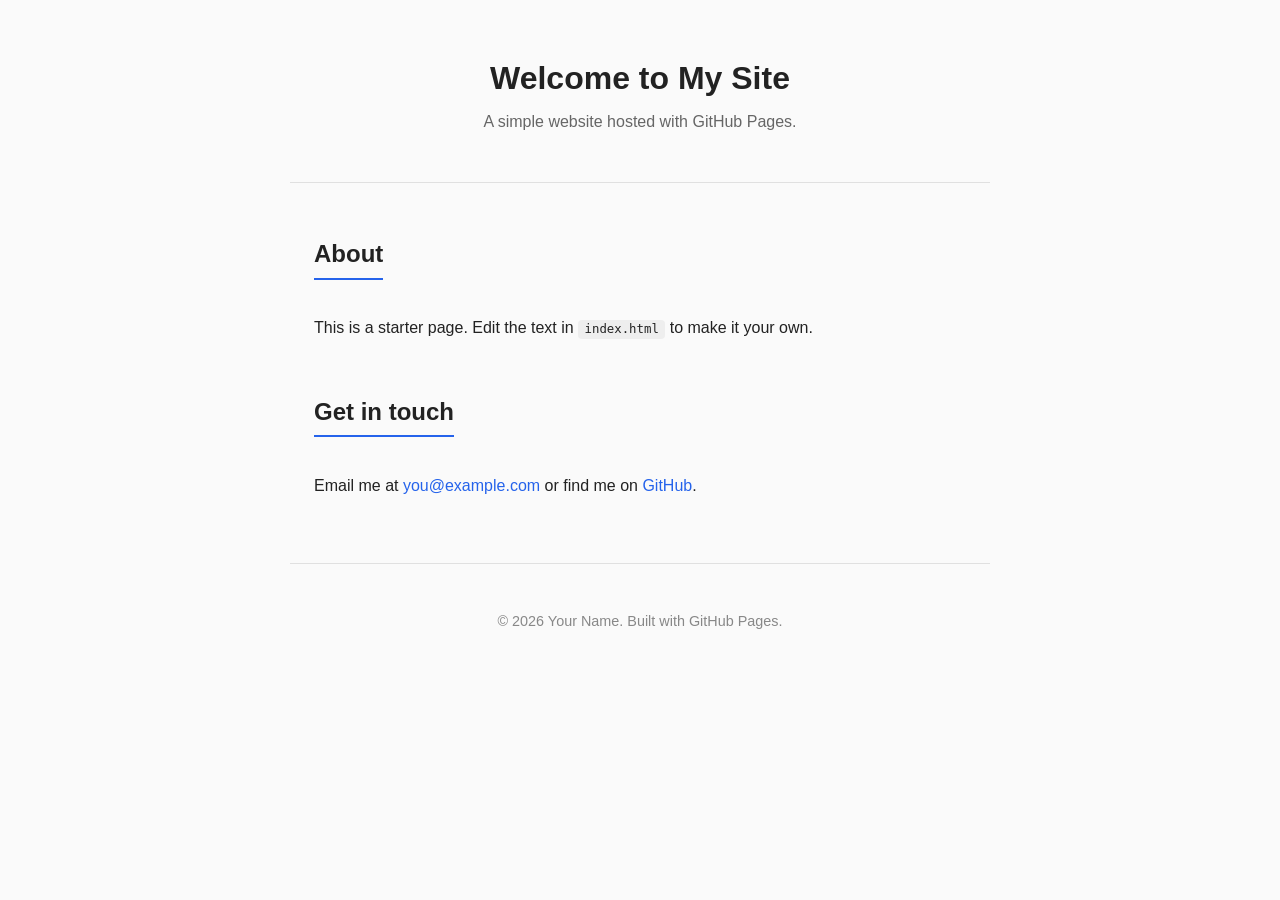
==== index.html @ d5293f97 "Add files via upload" ====
<!DOCTYPE html>
<html lang="en">
<head>
  <meta charset="UTF-8">
  <meta name="viewport" content="width=device-width, initial-scale=1.0">
  <title>My GitHub Pages Site</title>
  <link rel="stylesheet" href="style.css">
</head>
<body>

  <header>
    <h1>Welcome to My Site</h1>
    <p>A simple website hosted with GitHub Pages.</p>
  </header>

  <main>
    <section>
      <h2>About</h2>
      <p>
        This is a starter page. Edit the text in <code>index.html</code>
        to make it your own.
      </p>
    </section>

    <section>
      <h2>Get in touch</h2>
      <p>
        Email me at <a href="mailto:you@example.com">you@example.com</a>
        or find me on <a href="https://github.com/" target="_blank" rel="noopener">GitHub</a>.
      </p>
    </section>
  </main>

  <footer>
    <p>&copy; 2026 Your Name. Built with GitHub Pages.</p>
  </footer>

</body>
</html>
---- style.css ----
/* ----- Basic reset ----- */
* {
  box-sizing: border-box;
}

body {
  margin: 0;
  font-family: -apple-system, BlinkMacSystemFont, "Segoe UI", Roboto, Helvetica, Arial, sans-serif;
  line-height: 1.6;
  color: #222;
  background-color: #fafafa;
}

/* ----- Layout ----- */
header,
main,
footer {
  max-width: 700px;
  margin: 0 auto;
  padding: 2rem 1.5rem;
}

header {
  text-align: center;
  border-bottom: 1px solid #e0e0e0;
}

header h1 {
  margin-bottom: 0.25rem;
}

header p {
  color: #666;
  margin-top: 0;
}

section {
  margin-bottom: 2rem;
}

section h2 {
  border-bottom: 2px solid #2563eb;
  display: inline-block;
  padding-bottom: 0.25rem;
}

/* ----- Links ----- */
a {
  color: #2563eb;
  text-decoration: none;
}

a:hover,
a:focus {
  text-decoration: underline;
}

/* ----- Footer ----- */
footer {
  text-align: center;
  color: #888;
  font-size: 0.9rem;
  border-top: 1px solid #e0e0e0;
}

code {
  background: #eee;
  padding: 0.15rem 0.4rem;
  border-radius: 4px;
  font-size: 0.95em;
}
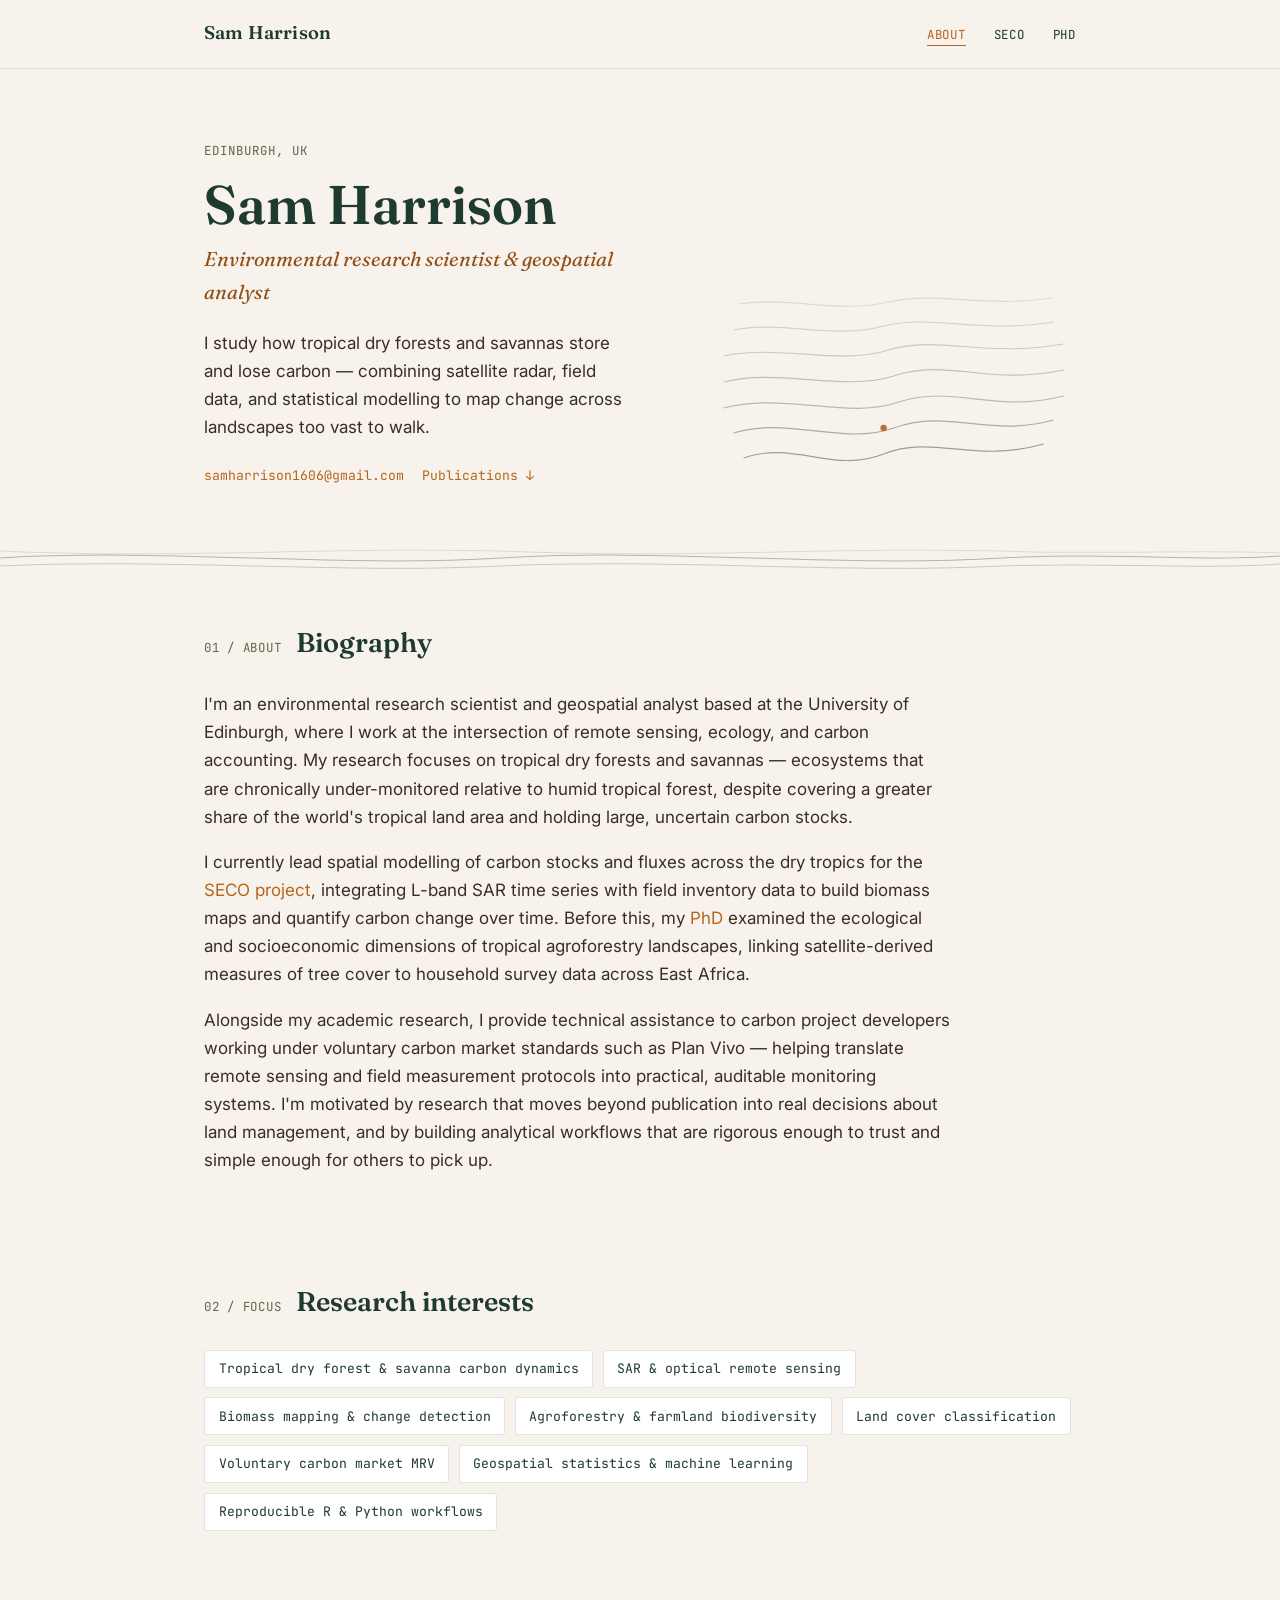
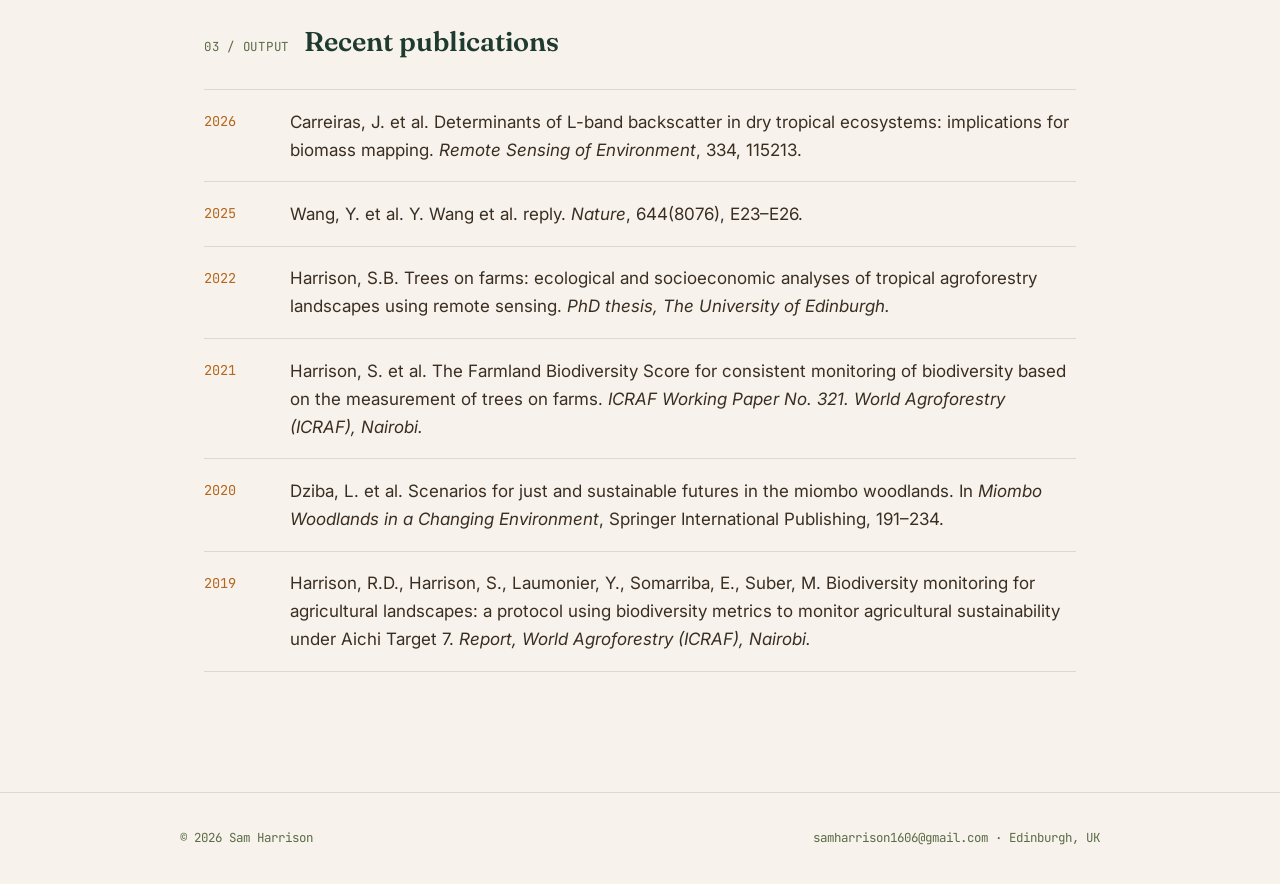
==== commit b6fec44f: "Add files via upload" ====
--- a/index.html
+++ b/index.html
@@ -1,39 +1,184 @@
 <!DOCTYPE html>
 <html lang="en">
 <head>
-  <meta charset="UTF-8">
-  <meta name="viewport" content="width=device-width, initial-scale=1.0">
-  <title>My GitHub Pages Site</title>
-  <link rel="stylesheet" href="style.css">
+<meta charset="UTF-8">
+<meta name="viewport" content="width=device-width, initial-scale=1.0">
+<title>Sam Harrison — Environmental Research Scientist</title>
+<meta name="description" content="Sam Harrison is a research scientist working on remote sensing of carbon and biodiversity in tropical forest and agricultural landscapes.">
+<link rel="preconnect" href="https://fonts.googleapis.com">
+<link rel="preconnect" href="https://fonts.gstatic.com" crossorigin>
+<link href="https://fonts.googleapis.com/css2?family=Fraunces:ital,opsz,wght@0,9..144,400;0,9..144,600;1,9..144,400&family=Inter:wght@400;500;600&family=JetBrains+Mono:wght@400;500&display=swap" rel="stylesheet">
+<link rel="stylesheet" href="style.css">
 </head>
 <body>
 
-  <header>
-    <h1>Welcome to My Site</h1>
-    <p>A simple website hosted with GitHub Pages.</p>
-  </header>
+<nav class="site-nav">
+  <div class="site-nav-inner">
+    <a href="index.html" class="brand">Sam Harrison</a>
+    <ul>
+      <li><a href="index.html" aria-current="page">About</a></li>
+      <li><a href="seco.html">SECO</a></li>
+      <li><a href="phd.html">PhD</a></li>
+    </ul>
+  </div>
+</nav>
 
-  <main>
-    <section>
-      <h2>About</h2>
-      <p>
-        This is a starter page. Edit the text in <code>index.html</code>
-        to make it your own.
-      </p>
-    </section>
+<header class="hero">
+  <div class="hero-text">
+    <p class="eyebrow">Edinburgh, UK</p>
+    <h1>Sam Harrison</h1>
+    <p class="role">Environmental research scientist &amp; geospatial analyst</p>
+    <p class="lede">
+      I study how tropical dry forests and savannas store and lose carbon —
+      combining satellite radar, field data, and statistical modelling to map
+      change across landscapes too vast to walk.
+    </p>
+    <div class="hero-links">
+      <a href="mailto:samharrison1606@gmail.com">samharrison1606@gmail.com</a>
+      <a href="#publications">Publications ↓</a>
+    </div>
+  </div>
+  <div class="hero-art" aria-hidden="true">
+    <svg viewBox="0 0 320 230" xmlns="http://www.w3.org/2000/svg">
+      <!-- layered contour bands suggesting biomass/elevation density -->
+      <g fill="none" stroke="#5C6B47">
+        <path d="M10,200 C60,182 100,216 150,196 C200,176 240,206 310,186" stroke-width="1.2" opacity="0.6"/>
+        <path d="M0,175 C55,158 110,188 160,170 C215,150 255,180 320,162" stroke-width="1.2" opacity="0.5"/>
+        <path d="M-10,150 C50,134 115,162 165,144 C220,126 260,156 330,138" stroke-width="1.2" opacity="0.42"/>
+        <path d="M-10,124 C45,110 110,134 160,118 C215,100 255,128 330,112" stroke-width="1.2" opacity="0.36"/>
+        <path d="M-10,98 C45,86 105,108 155,92 C205,77 250,100 330,86" stroke-width="1.2" opacity="0.3"/>
+        <path d="M0,72 C50,62 100,82 150,68 C200,56 245,76 320,64" stroke-width="1.2" opacity="0.24"/>
+        <path d="M5,46 C55,38 105,56 155,44 C205,33 248,50 318,40" stroke-width="1.2" opacity="0.18"/>
+      </g>
+      <circle cx="150" cy="170" r="3.2" fill="#B5651D" opacity="0.9"/>
+    </svg>
+  </div>
+</header>
 
-    <section>
-      <h2>Get in touch</h2>
-      <p>
-        Email me at <a href="mailto:you@example.com">you@example.com</a>
-        or find me on <a href="https://github.com/" target="_blank" rel="noopener">GitHub</a>.
-      </p>
-    </section>
-  </main>
+<svg class="contour-divider" viewBox="0 0 920 28" preserveAspectRatio="none" aria-hidden="true">
+  <path d="M0,14 C120,4 240,24 360,14 C480,4 600,24 720,14 C800,8 860,18 920,12"/>
+  <path d="M0,18 C120,10 240,26 360,18 C480,10 600,26 720,18 C800,14 860,22 920,16" transform="translate(0,4)"/>
+  <path d="M0,10 C120,18 240,6 360,10 C480,18 600,6 720,10 C800,14 860,8 920,12" transform="translate(0,-3)"/>
+</svg>
 
-  <footer>
-    <p>&copy; 2026 Your Name. Built with GitHub Pages.</p>
-  </footer>
+<main>
+
+  <section class="block bio" id="about">
+    <div class="section-head">
+      <span class="tag">01 / About</span>
+      <h2>Biography</h2>
+    </div>
+    <p>
+      I'm an environmental research scientist and geospatial analyst based at the
+      University of Edinburgh, where I work at the intersection of remote sensing,
+      ecology, and carbon accounting. My research focuses on tropical dry forests
+      and savannas — ecosystems that are chronically under-monitored relative to
+      humid tropical forest, despite covering a greater share of the world's
+      tropical land area and holding large, uncertain carbon stocks.
+    </p>
+    <p>
+      I currently lead spatial modelling of carbon stocks and fluxes across the
+      dry tropics for the <a href="seco.html">SECO project</a>, integrating
+      L-band SAR time series with field inventory data to build biomass maps and
+      quantify carbon change over time. Before this, my <a href="phd.html">PhD</a>
+      examined the ecological and socioeconomic dimensions of tropical agroforestry
+      landscapes, linking satellite-derived measures of tree cover to household
+      survey data across East Africa.
+    </p>
+    <p>
+      Alongside my academic research, I provide technical assistance to carbon
+      project developers working under voluntary carbon market standards such as
+      Plan Vivo — helping translate remote sensing and field measurement protocols
+      into practical, auditable monitoring systems. I'm motivated by research that
+      moves beyond publication into real decisions about land management, and by
+      building analytical workflows that are rigorous enough to trust and simple
+      enough for others to pick up.
+    </p>
+  </section>
+
+  <section class="block" id="interests">
+    <div class="section-head">
+      <span class="tag">02 / Focus</span>
+      <h2>Research interests</h2>
+    </div>
+    <ul class="interest-list">
+      <li>Tropical dry forest &amp; savanna carbon dynamics</li>
+      <li>SAR &amp; optical remote sensing</li>
+      <li>Biomass mapping &amp; change detection</li>
+      <li>Agroforestry &amp; farmland biodiversity</li>
+      <li>Land cover classification</li>
+      <li>Voluntary carbon market MRV</li>
+      <li>Geospatial statistics &amp; machine learning</li>
+      <li>Reproducible R &amp; Python workflows</li>
+    </ul>
+  </section>
+
+  <section class="block" id="publications">
+    <div class="section-head">
+      <span class="tag">03 / Output</span>
+      <h2>Recent publications</h2>
+    </div>
+    <ul class="pub-list">
+      <li>
+        <span class="pub-year">2026</span>
+        <div class="pub-entry">
+          <p>Carreiras, J. et al. Determinants of L-band backscatter in dry
+            tropical ecosystems: implications for biomass mapping.
+            <span class="pub-venue">Remote Sensing of Environment</span>, 334, 115213.</p>
+        </div>
+      </li>
+      <li>
+        <span class="pub-year">2025</span>
+        <div class="pub-entry">
+          <p>Wang, Y. et al. Y. Wang et al. reply.
+            <span class="pub-venue">Nature</span>, 644(8076), E23–E26.</p>
+        </div>
+      </li>
+      <li>
+        <span class="pub-year">2022</span>
+        <div class="pub-entry">
+          <p>Harrison, S.B. Trees on farms: ecological and socioeconomic analyses
+            of tropical agroforestry landscapes using remote sensing.
+            <span class="pub-venue">PhD thesis, The University of Edinburgh.</span></p>
+        </div>
+      </li>
+      <li>
+        <span class="pub-year">2021</span>
+        <div class="pub-entry">
+          <p>Harrison, S. et al. The Farmland Biodiversity Score for consistent
+            monitoring of biodiversity based on the measurement of trees on farms.
+            <span class="pub-venue">ICRAF Working Paper No. 321. World Agroforestry (ICRAF), Nairobi.</span></p>
+        </div>
+      </li>
+      <li>
+        <span class="pub-year">2020</span>
+        <div class="pub-entry">
+          <p>Dziba, L. et al. Scenarios for just and sustainable futures in the
+            miombo woodlands. In
+            <span class="pub-venue">Miombo Woodlands in a Changing Environment</span>,
+            Springer International Publishing, 191–234.</p>
+        </div>
+      </li>
+      <li>
+        <span class="pub-year">2019</span>
+        <div class="pub-entry">
+          <p>Harrison, R.D., Harrison, S., Laumonier, Y., Somarriba, E., Suber, M.
+            Biodiversity monitoring for agricultural landscapes: a protocol using
+            biodiversity metrics to monitor agricultural sustainability under Aichi
+            Target 7. <span class="pub-venue">Report, World Agroforestry (ICRAF), Nairobi.</span></p>
+        </div>
+      </li>
+    </ul>
+  </section>
+
+</main>
+
+<footer>
+  <div class="footer-inner">
+    <span>© 2026 Sam Harrison</span>
+    <span><a href="mailto:samharrison1606@gmail.com">samharrison1606@gmail.com</a> · Edinburgh, UK</span>
+  </div>
+</footer>
 
 </body>
 </html>
--- a/style.css
+++ b/style.css
@@ -1,71 +1,415 @@
-/* ----- Basic reset ----- */
-* {
-  box-sizing: border-box;
+/* =========================================================
+   Sam Harrison — research site
+   Design tokens
+   ========================================================= */
+:root {
+  --cream:      #F7F3EC;
+  --paper:      #FFFFFF;
+  --forest:     #1F3A2E;
+  --forest-70:  #1F3A2Eb3;
+  --clay:       #B5651D;
+  --clay-dark:  #8F4F16;
+  --moss:       #5C6B47;
+  --bark:       #3A2E22;
+  --line:       #1F3A2E22;
+
+  --font-display: "Fraunces", "Georgia", serif;
+  --font-body: "Inter", -apple-system, BlinkMacSystemFont, "Segoe UI", sans-serif;
+  --font-mono: "JetBrains Mono", ui-monospace, monospace;
+
+  --max-w: 920px;
+  --radius: 3px;
+}
+
+* { box-sizing: border-box; }
+
+html {
+  scroll-behavior: smooth;
+}
+
+@media (prefers-reduced-motion: reduce) {
+  html { scroll-behavior: auto; }
+  * { animation-duration: 0.01ms !important; transition-duration: 0.01ms !important; }
 }
 
 body {
   margin: 0;
-  font-family: -apple-system, BlinkMacSystemFont, "Segoe UI", Roboto, Helvetica, Arial, sans-serif;
-  line-height: 1.6;
-  color: #222;
-  background-color: #fafafa;
-}
-
-/* ----- Layout ----- */
-header,
-main,
+  background: var(--cream);
+  color: var(--forest);
+  font-family: var(--font-body);
+  font-size: 17px;
+  line-height: 1.65;
+  -webkit-font-smoothing: antialiased;
+}
+
+a {
+  color: var(--clay);
+  text-decoration: none;
+  border-bottom: 1px solid transparent;
+  transition: border-color 0.15s ease, color 0.15s ease;
+}
+a:hover { border-color: var(--clay); }
+a:focus-visible {
+  outline: 2px solid var(--clay);
+  outline-offset: 3px;
+  border-radius: 2px;
+}
+
+img { max-width: 100%; display: block; }
+
+/* =========================================================
+   Nav
+   ========================================================= */
+.site-nav {
+  position: sticky;
+  top: 0;
+  z-index: 20;
+  background: var(--cream);
+  border-bottom: 1px solid var(--line);
+}
+
+.site-nav-inner {
+  max-width: var(--max-w);
+  margin: 0 auto;
+  padding: 1.1rem 1.5rem;
+  display: flex;
+  align-items: baseline;
+  justify-content: space-between;
+  gap: 1.5rem;
+}
+
+.site-nav .brand {
+  font-family: var(--font-display);
+  font-weight: 600;
+  font-size: 1.15rem;
+  color: var(--forest);
+  border-bottom: none;
+  letter-spacing: 0.01em;
+}
+.site-nav .brand:hover { color: var(--clay); border-bottom: none; }
+
+.site-nav ul {
+  display: flex;
+  gap: 1.75rem;
+  list-style: none;
+  margin: 0;
+  padding: 0;
+  font-family: var(--font-mono);
+  font-size: 0.78rem;
+  letter-spacing: 0.06em;
+  text-transform: uppercase;
+}
+
+.site-nav a {
+  color: var(--forest);
+  border-bottom: 1px solid transparent;
+  padding-bottom: 2px;
+}
+.site-nav a:hover,
+.site-nav a[aria-current="page"] {
+  color: var(--clay);
+  border-color: var(--clay);
+}
+
+/* =========================================================
+   Contour motif — signature element
+   Thin terrain/canopy-density lines used as dividers
+   ========================================================= */
+.contour-divider {
+  width: 100%;
+  height: 28px;
+  margin: 0;
+  display: block;
+}
+.contour-divider path {
+  fill: none;
+  stroke: var(--moss);
+  stroke-width: 1;
+  opacity: 0.45;
+}
+.contour-divider path:nth-child(2) { opacity: 0.3; }
+.contour-divider path:nth-child(3) { opacity: 0.18; }
+
+/* =========================================================
+   Hero
+   ========================================================= */
+.hero {
+  position: relative;
+  max-width: var(--max-w);
+  margin: 0 auto;
+  padding: 4.5rem 1.5rem 3.5rem;
+  display: grid;
+  grid-template-columns: 1.3fr 1fr;
+  gap: 2rem;
+  align-items: end;
+  overflow: hidden;
+}
+
+.hero-text .eyebrow {
+  font-family: var(--font-mono);
+  font-size: 0.78rem;
+  letter-spacing: 0.08em;
+  text-transform: uppercase;
+  color: var(--moss);
+  margin: 0 0 0.9rem;
+}
+
+.hero-text h1 {
+  font-family: var(--font-display);
+  font-weight: 600;
+  font-size: clamp(2.4rem, 5vw, 3.4rem);
+  line-height: 1.05;
+  margin: 0 0 0.6rem;
+  color: var(--forest);
+}
+
+.hero-text .role {
+  font-family: var(--font-display);
+  font-style: italic;
+  font-weight: 400;
+  font-size: 1.25rem;
+  color: var(--clay-dark);
+  margin: 0 0 1.3rem;
+}
+
+.hero-text p.lede {
+  max-width: 38ch;
+  color: var(--bark);
+  margin: 0 0 1.5rem;
+}
+
+.hero-links {
+  display: flex;
+  flex-wrap: wrap;
+  gap: 1.1rem;
+  font-family: var(--font-mono);
+  font-size: 0.82rem;
+}
+
+.hero-art {
+  position: relative;
+  height: 230px;
+  align-self: end;
+}
+.hero-art svg { width: 100%; height: 100%; }
+
+/* =========================================================
+   Sections
+   ========================================================= */
+main {
+  max-width: var(--max-w);
+  margin: 0 auto;
+  padding: 0 1.5rem 5rem;
+}
+
+section.block {
+  padding: 3rem 0 2.5rem;
+}
+
+section.block + section.block {
+  border-top: none;
+}
+
+.section-head {
+  display: flex;
+  align-items: baseline;
+  gap: 0.9rem;
+  margin-bottom: 1.6rem;
+}
+
+.section-head .tag {
+  font-family: var(--font-mono);
+  font-size: 0.78rem;
+  letter-spacing: 0.06em;
+  text-transform: uppercase;
+  color: var(--moss);
+  white-space: nowrap;
+}
+
+.section-head h2 {
+  font-family: var(--font-display);
+  font-weight: 600;
+  font-size: 1.7rem;
+  margin: 0;
+  color: var(--forest);
+}
+
+/* Bio */
+.bio p { max-width: 68ch; color: var(--bark); }
+.bio p + p { margin-top: 1.1rem; }
+
+/* Interests as tags */
+.interest-list {
+  list-style: none;
+  display: flex;
+  flex-wrap: wrap;
+  gap: 0.6rem;
+  padding: 0;
+  margin: 0;
+}
+.interest-list li {
+  font-family: var(--font-mono);
+  font-size: 0.82rem;
+  background: var(--paper);
+  border: 1px solid var(--line);
+  color: var(--forest);
+  padding: 0.45rem 0.85rem;
+  border-radius: var(--radius);
+}
+
+/* Publications */
+.pub-list {
+  list-style: none;
+  margin: 0;
+  padding: 0;
+  display: flex;
+  flex-direction: column;
+}
+
+.pub-list li {
+  padding: 1.1rem 0;
+  border-top: 1px solid var(--line);
+  display: grid;
+  grid-template-columns: 4.2rem 1fr;
+  gap: 1.2rem;
+}
+
+.pub-list li:last-child { border-bottom: 1px solid var(--line); }
+
+.pub-year {
+  font-family: var(--font-mono);
+  font-size: 0.85rem;
+  color: var(--clay);
+  padding-top: 0.15rem;
+}
+
+.pub-entry p {
+  margin: 0;
+  color: var(--bark);
+}
+
+.pub-entry .pub-venue {
+  font-style: italic;
+}
+
+/* Experience timeline (used on SECO / PhD pages) */
+.timeline {
+  list-style: none;
+  margin: 0;
+  padding: 0;
+}
+.timeline li {
+  display: grid;
+  grid-template-columns: 8.5rem 1fr;
+  gap: 1.2rem;
+  padding: 1rem 0;
+  border-top: 1px solid var(--line);
+}
+.timeline li:last-child { border-bottom: 1px solid var(--line); }
+.timeline .when {
+  font-family: var(--font-mono);
+  font-size: 0.8rem;
+  color: var(--moss);
+  padding-top: 0.2rem;
+}
+.timeline h3 {
+  font-family: var(--font-body);
+  font-weight: 600;
+  font-size: 1rem;
+  margin: 0 0 0.3rem;
+  color: var(--forest);
+}
+.timeline p {
+  margin: 0;
+  color: var(--bark);
+  font-size: 0.95rem;
+}
+
+/* Fact strip (key project facts) */
+.fact-strip {
+  display: grid;
+  grid-template-columns: repeat(3, 1fr);
+  gap: 1.5rem;
+  background: var(--paper);
+  border: 1px solid var(--line);
+  border-radius: var(--radius);
+  padding: 1.6rem;
+  margin-bottom: 0.5rem;
+}
+.fact-strip div { display: flex; flex-direction: column; gap: 0.3rem; }
+.fact-strip .fact-label {
+  font-family: var(--font-mono);
+  font-size: 0.72rem;
+  letter-spacing: 0.06em;
+  text-transform: uppercase;
+  color: var(--moss);
+}
+.fact-strip .fact-value {
+  font-family: var(--font-display);
+  font-size: 1.05rem;
+  color: var(--forest);
+}
+
+/* Page hero (sub-pages, simpler than landing hero) */
+.page-hero {
+  max-width: var(--max-w);
+  margin: 0 auto;
+  padding: 3.5rem 1.5rem 1rem;
+}
+.page-hero .eyebrow {
+  font-family: var(--font-mono);
+  font-size: 0.78rem;
+  letter-spacing: 0.08em;
+  text-transform: uppercase;
+  color: var(--moss);
+  margin: 0 0 0.7rem;
+}
+.page-hero h1 {
+  font-family: var(--font-display);
+  font-weight: 600;
+  font-size: clamp(2.1rem, 4.5vw, 2.8rem);
+  margin: 0 0 0.5rem;
+  color: var(--forest);
+}
+.page-hero .sub {
+  font-family: var(--font-display);
+  font-style: italic;
+  font-size: 1.1rem;
+  color: var(--clay-dark);
+  margin: 0;
+}
+
+/* Footer */
 footer {
-  max-width: 700px;
+  border-top: 1px solid var(--line);
+  padding: 2.2rem 1.5rem;
+}
+footer .footer-inner {
+  max-width: var(--max-w);
   margin: 0 auto;
-  padding: 2rem 1.5rem;
-}
-
-header {
-  text-align: center;
-  border-bottom: 1px solid #e0e0e0;
-}
-
-header h1 {
-  margin-bottom: 0.25rem;
-}
-
-header p {
-  color: #666;
-  margin-top: 0;
-}
-
-section {
-  margin-bottom: 2rem;
-}
-
-section h2 {
-  border-bottom: 2px solid #2563eb;
-  display: inline-block;
-  padding-bottom: 0.25rem;
-}
-
-/* ----- Links ----- */
-a {
-  color: #2563eb;
-  text-decoration: none;
-}
-
-a:hover,
-a:focus {
-  text-decoration: underline;
-}
-
-/* ----- Footer ----- */
-footer {
-  text-align: center;
-  color: #888;
-  font-size: 0.9rem;
-  border-top: 1px solid #e0e0e0;
-}
-
-code {
-  background: #eee;
-  padding: 0.15rem 0.4rem;
-  border-radius: 4px;
-  font-size: 0.95em;
-}
+  display: flex;
+  justify-content: space-between;
+  flex-wrap: wrap;
+  gap: 1rem;
+  font-family: var(--font-mono);
+  font-size: 0.78rem;
+  color: var(--moss);
+}
+footer a { color: var(--moss); }
+footer a:hover { color: var(--clay); }
+
+/* =========================================================
+   Responsive
+   ========================================================= */
+@media (max-width: 720px) {
+  .hero { grid-template-columns: 1fr; padding-top: 3rem; }
+  .hero-art { height: 160px; order: -1; opacity: 0.7; }
+  .site-nav ul { gap: 1.1rem; }
+  .fact-strip { grid-template-columns: 1fr; gap: 1rem; }
+  .pub-list li,
+  .timeline li { grid-template-columns: 1fr; gap: 0.3rem; }
+}
+
+@media (max-width: 480px) {
+  .site-nav-inner { flex-direction: column; align-items: flex-start; gap: 0.6rem; }
+}
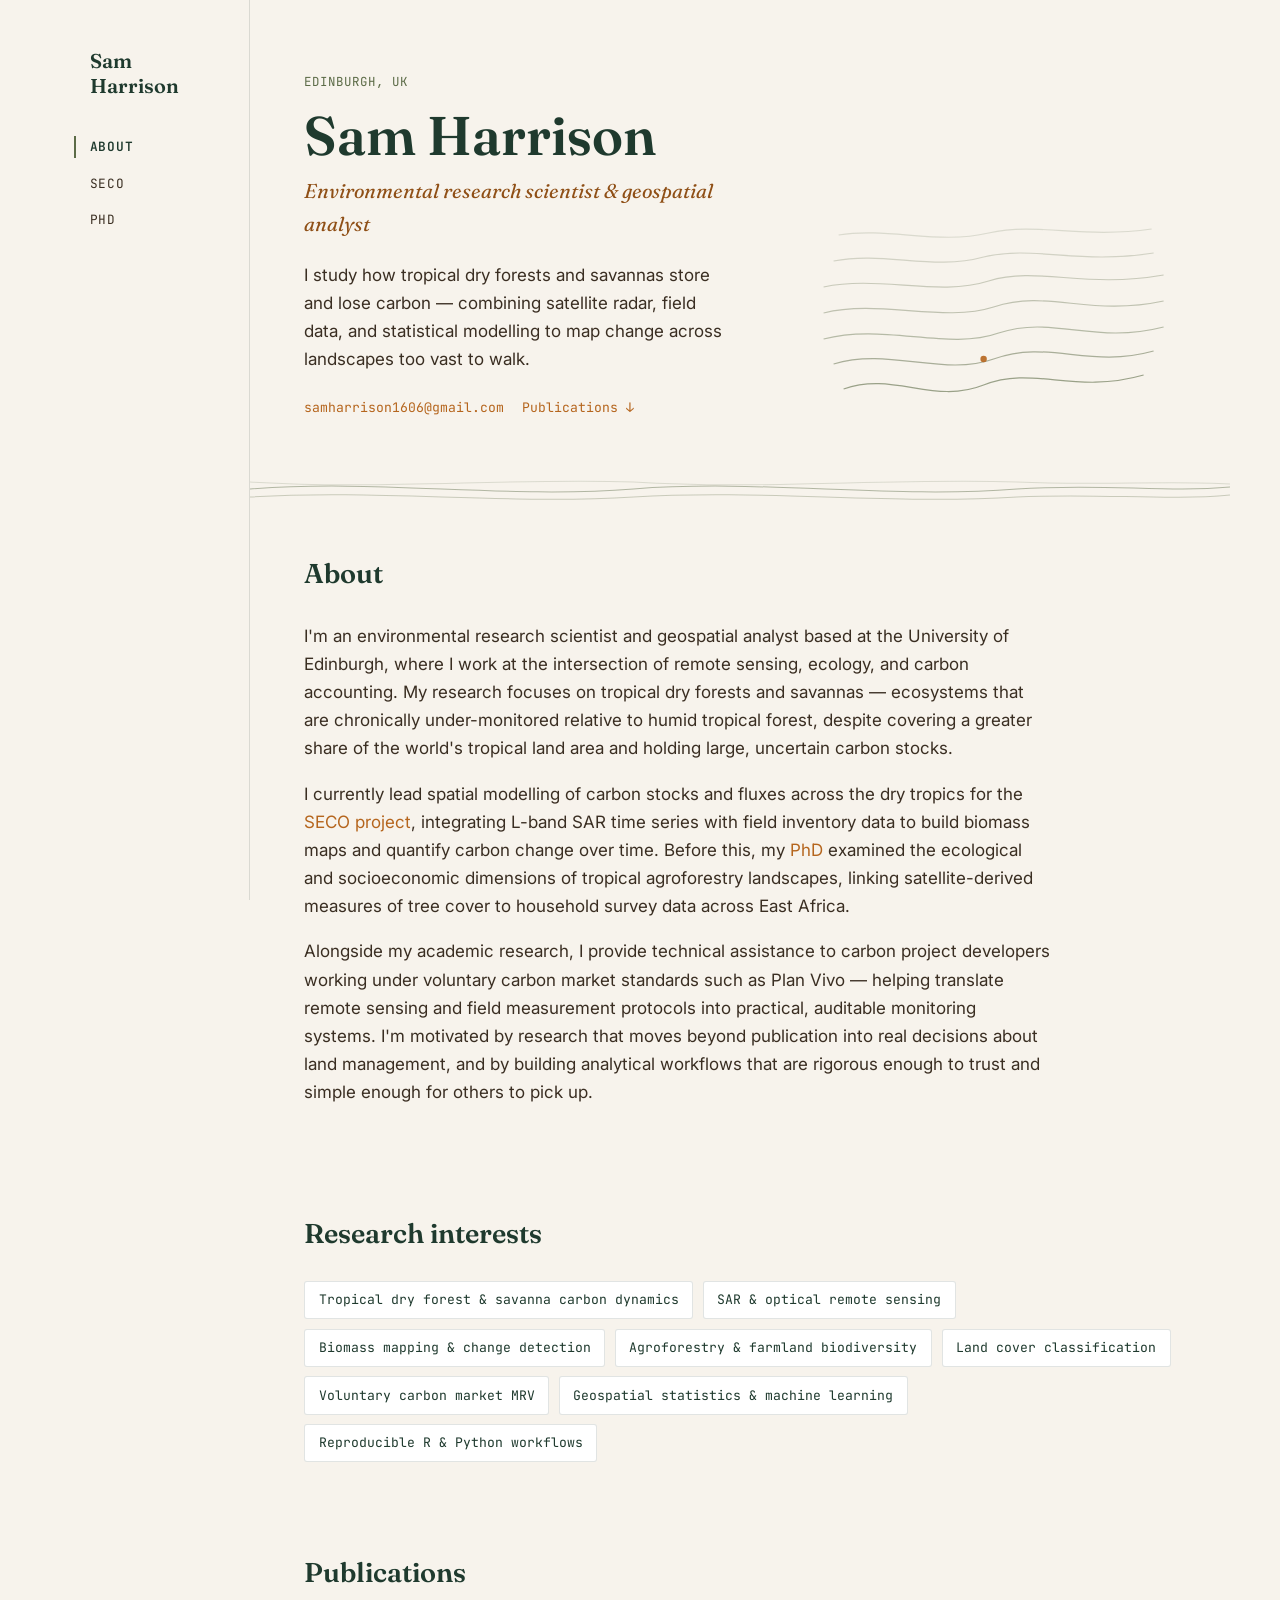
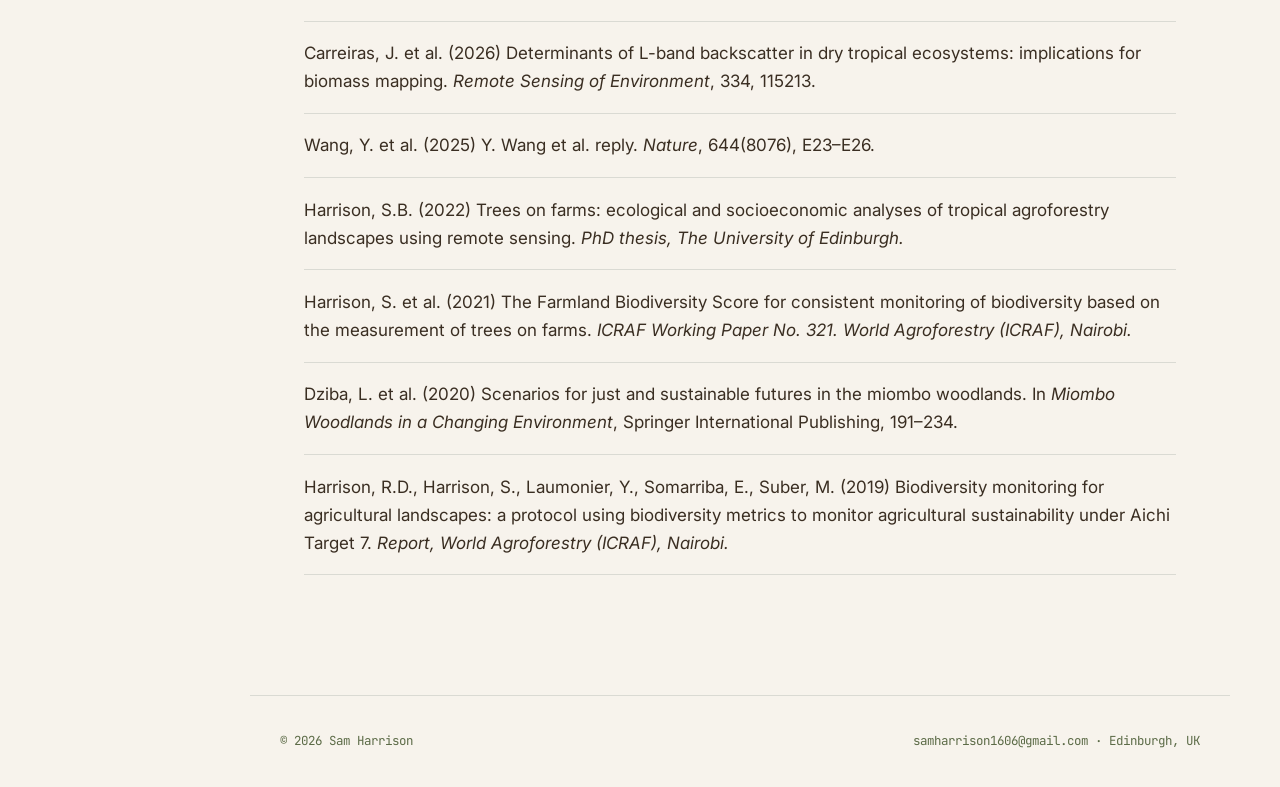
==== commit 6f561c7e: "Add files via upload" ====
--- a/index.html
+++ b/index.html
@@ -12,16 +12,18 @@
 </head>
 <body>
 
+<div class="page-shell">
+
 <nav class="site-nav">
-  <div class="site-nav-inner">
-    <a href="index.html" class="brand">Sam Harrison</a>
-    <ul>
-      <li><a href="index.html" aria-current="page">About</a></li>
-      <li><a href="seco.html">SECO</a></li>
-      <li><a href="phd.html">PhD</a></li>
-    </ul>
-  </div>
+  <a href="index.html" class="brand">Sam<br>Harrison</a>
+  <ul>
+    <li><a href="index.html" aria-current="page">About</a></li>
+    <li><a href="seco.html">SECO</a></li>
+    <li><a href="phd.html">PhD</a></li>
+  </ul>
 </nav>
+
+<div class="content-col">
 
 <header class="hero">
   <div class="hero-text">
@@ -65,8 +67,7 @@
 
   <section class="block bio" id="about">
     <div class="section-head">
-      <span class="tag">01 / About</span>
-      <h2>Biography</h2>
+      <h2>About</h2>
     </div>
     <p>
       I'm an environmental research scientist and geospatial analyst based at the
@@ -98,7 +99,6 @@
 
   <section class="block" id="interests">
     <div class="section-head">
-      <span class="tag">02 / Focus</span>
       <h2>Research interests</h2>
     </div>
     <ul class="interest-list">
@@ -115,58 +115,39 @@
 
   <section class="block" id="publications">
     <div class="section-head">
-      <span class="tag">03 / Output</span>
-      <h2>Recent publications</h2>
+      <h2>Publications</h2>
     </div>
     <ul class="pub-list">
       <li>
-        <span class="pub-year">2026</span>
-        <div class="pub-entry">
-          <p>Carreiras, J. et al. Determinants of L-band backscatter in dry
-            tropical ecosystems: implications for biomass mapping.
-            <span class="pub-venue">Remote Sensing of Environment</span>, 334, 115213.</p>
-        </div>
+        <p>Carreiras, J. et al. (2026) Determinants of L-band backscatter in dry
+          tropical ecosystems: implications for biomass mapping.
+          <span class="pub-venue">Remote Sensing of Environment</span>, 334, 115213.</p>
       </li>
       <li>
-        <span class="pub-year">2025</span>
-        <div class="pub-entry">
-          <p>Wang, Y. et al. Y. Wang et al. reply.
-            <span class="pub-venue">Nature</span>, 644(8076), E23–E26.</p>
-        </div>
+        <p>Wang, Y. et al. (2025) Y. Wang et al. reply.
+          <span class="pub-venue">Nature</span>, 644(8076), E23–E26.</p>
       </li>
       <li>
-        <span class="pub-year">2022</span>
-        <div class="pub-entry">
-          <p>Harrison, S.B. Trees on farms: ecological and socioeconomic analyses
-            of tropical agroforestry landscapes using remote sensing.
-            <span class="pub-venue">PhD thesis, The University of Edinburgh.</span></p>
-        </div>
+        <p>Harrison, S.B. (2022) Trees on farms: ecological and socioeconomic analyses
+          of tropical agroforestry landscapes using remote sensing.
+          <span class="pub-venue">PhD thesis, The University of Edinburgh.</span></p>
       </li>
       <li>
-        <span class="pub-year">2021</span>
-        <div class="pub-entry">
-          <p>Harrison, S. et al. The Farmland Biodiversity Score for consistent
-            monitoring of biodiversity based on the measurement of trees on farms.
-            <span class="pub-venue">ICRAF Working Paper No. 321. World Agroforestry (ICRAF), Nairobi.</span></p>
-        </div>
+        <p>Harrison, S. et al. (2021) The Farmland Biodiversity Score for consistent
+          monitoring of biodiversity based on the measurement of trees on farms.
+          <span class="pub-venue">ICRAF Working Paper No. 321. World Agroforestry (ICRAF), Nairobi.</span></p>
       </li>
       <li>
-        <span class="pub-year">2020</span>
-        <div class="pub-entry">
-          <p>Dziba, L. et al. Scenarios for just and sustainable futures in the
-            miombo woodlands. In
-            <span class="pub-venue">Miombo Woodlands in a Changing Environment</span>,
-            Springer International Publishing, 191–234.</p>
-        </div>
+        <p>Dziba, L. et al. (2020) Scenarios for just and sustainable futures in the
+          miombo woodlands. In
+          <span class="pub-venue">Miombo Woodlands in a Changing Environment</span>,
+          Springer International Publishing, 191–234.</p>
       </li>
       <li>
-        <span class="pub-year">2019</span>
-        <div class="pub-entry">
-          <p>Harrison, R.D., Harrison, S., Laumonier, Y., Somarriba, E., Suber, M.
-            Biodiversity monitoring for agricultural landscapes: a protocol using
-            biodiversity metrics to monitor agricultural sustainability under Aichi
-            Target 7. <span class="pub-venue">Report, World Agroforestry (ICRAF), Nairobi.</span></p>
-        </div>
+        <p>Harrison, R.D., Harrison, S., Laumonier, Y., Somarriba, E., Suber, M. (2019)
+          Biodiversity monitoring for agricultural landscapes: a protocol using
+          biodiversity metrics to monitor agricultural sustainability under Aichi
+          Target 7. <span class="pub-venue">Report, World Agroforestry (ICRAF), Nairobi.</span></p>
       </li>
     </ul>
   </section>
@@ -180,5 +161,8 @@
   </div>
 </footer>
 
+</div><!-- /content-col -->
+</div><!-- /page-shell -->
+
 </body>
 </html>
--- a/style.css
+++ b/style.css
@@ -13,9 +13,9 @@
   --bark:       #3A2E22;
   --line:       #1F3A2E22;
 
-  --font-display: "Fraunces", "Georgia", serif;
-  --font-body: "Inter", -apple-system, BlinkMacSystemFont, "Segoe UI", sans-serif;
-  --font-mono: "JetBrains Mono", ui-monospace, monospace;
+  --font-display: "Fraunces", "Iowan Old Style", "Palatino Linotype", Georgia, serif;
+  --font-body: "Inter", -apple-system, BlinkMacSystemFont, "Segoe UI", Helvetica, Arial, sans-serif;
+  --font-mono: "JetBrains Mono", "SF Mono", "Consolas", ui-monospace, monospace;
 
   --max-w: 920px;
   --radius: 3px;
@@ -58,58 +58,72 @@
 img { max-width: 100%; display: block; }
 
 /* =========================================================
-   Nav
+   Layout shell — sidebar nav + content column
+   ========================================================= */
+.page-shell {
+  display: grid;
+  grid-template-columns: 200px 1fr;
+  max-width: 1180px;
+  margin: 0 auto;
+  align-items: start;
+}
+
+/* =========================================================
+   Sidebar nav
    ========================================================= */
 .site-nav {
   position: sticky;
   top: 0;
-  z-index: 20;
-  background: var(--cream);
-  border-bottom: 1px solid var(--line);
-}
-
-.site-nav-inner {
-  max-width: var(--max-w);
-  margin: 0 auto;
-  padding: 1.1rem 1.5rem;
-  display: flex;
-  align-items: baseline;
-  justify-content: space-between;
-  gap: 1.5rem;
+  height: 100vh;
+  padding: 3rem 1.5rem 2rem 1.5rem;
+  border-right: 1px solid var(--line);
+  display: flex;
+  flex-direction: column;
+  gap: 2.4rem;
 }
 
 .site-nav .brand {
   font-family: var(--font-display);
   font-weight: 600;
-  font-size: 1.15rem;
+  font-size: 1.25rem;
+  line-height: 1.25;
   color: var(--forest);
   border-bottom: none;
-  letter-spacing: 0.01em;
 }
 .site-nav .brand:hover { color: var(--clay); border-bottom: none; }
 
 .site-nav ul {
   display: flex;
-  gap: 1.75rem;
+  flex-direction: column;
+  gap: 0.95rem;
   list-style: none;
   margin: 0;
   padding: 0;
   font-family: var(--font-mono);
-  font-size: 0.78rem;
+  font-size: 0.8rem;
   letter-spacing: 0.06em;
   text-transform: uppercase;
 }
 
 .site-nav a {
-  color: var(--forest);
-  border-bottom: 1px solid transparent;
-  padding-bottom: 2px;
-}
-.site-nav a:hover,
+  color: var(--bark);
+  border-bottom: none;
+  border-left: 2px solid transparent;
+  padding-left: 0.85rem;
+  display: block;
+  transition: color 0.15s ease, border-color 0.15s ease;
+}
+.site-nav a:hover {
+  color: var(--clay);
+  border-left-color: var(--clay);
+}
 .site-nav a[aria-current="page"] {
-  color: var(--clay);
-  border-color: var(--clay);
-}
+  color: var(--forest);
+  border-left-color: var(--moss);
+  font-weight: 600;
+}
+
+.content-col { min-width: 0; }
 
 /* =========================================================
    Contour motif — signature element
@@ -211,19 +225,7 @@
 }
 
 .section-head {
-  display: flex;
-  align-items: baseline;
-  gap: 0.9rem;
   margin-bottom: 1.6rem;
-}
-
-.section-head .tag {
-  font-family: var(--font-mono);
-  font-size: 0.78rem;
-  letter-spacing: 0.06em;
-  text-transform: uppercase;
-  color: var(--moss);
-  white-space: nowrap;
 }
 
 .section-head h2 {
@@ -257,7 +259,7 @@
   border-radius: var(--radius);
 }
 
-/* Publications */
+/* Publications — simple list, no date column */
 .pub-list {
   list-style: none;
   margin: 0;
@@ -269,26 +271,16 @@
 .pub-list li {
   padding: 1.1rem 0;
   border-top: 1px solid var(--line);
-  display: grid;
-  grid-template-columns: 4.2rem 1fr;
-  gap: 1.2rem;
 }
 
 .pub-list li:last-child { border-bottom: 1px solid var(--line); }
 
-.pub-year {
-  font-family: var(--font-mono);
-  font-size: 0.85rem;
-  color: var(--clay);
-  padding-top: 0.15rem;
-}
-
-.pub-entry p {
+.pub-list p {
   margin: 0;
   color: var(--bark);
 }
 
-.pub-entry .pub-venue {
+.pub-list .pub-venue {
   font-style: italic;
 }
 
@@ -402,14 +394,37 @@
    Responsive
    ========================================================= */
 @media (max-width: 720px) {
+  .page-shell { grid-template-columns: 1fr; }
+  .site-nav {
+    position: static;
+    height: auto;
+    flex-direction: row;
+    align-items: center;
+    justify-content: space-between;
+    border-right: none;
+    border-bottom: 1px solid var(--line);
+    padding: 1.1rem 1.5rem;
+  }
+  .site-nav ul {
+    flex-direction: row;
+    gap: 1.3rem;
+  }
+  .site-nav a {
+    border-left: none;
+    border-bottom: 2px solid transparent;
+    padding-left: 0;
+    padding-bottom: 2px;
+  }
+  .site-nav a:hover { border-left-color: transparent; border-bottom-color: var(--clay); }
+  .site-nav a[aria-current="page"] { border-left-color: transparent; border-bottom-color: var(--moss); }
+
   .hero { grid-template-columns: 1fr; padding-top: 3rem; }
   .hero-art { height: 160px; order: -1; opacity: 0.7; }
-  .site-nav ul { gap: 1.1rem; }
   .fact-strip { grid-template-columns: 1fr; gap: 1rem; }
   .pub-list li,
   .timeline li { grid-template-columns: 1fr; gap: 0.3rem; }
 }
 
 @media (max-width: 480px) {
-  .site-nav-inner { flex-direction: column; align-items: flex-start; gap: 0.6rem; }
-}
+  .site-nav { flex-direction: column; align-items: flex-start; gap: 0.8rem; }
+}
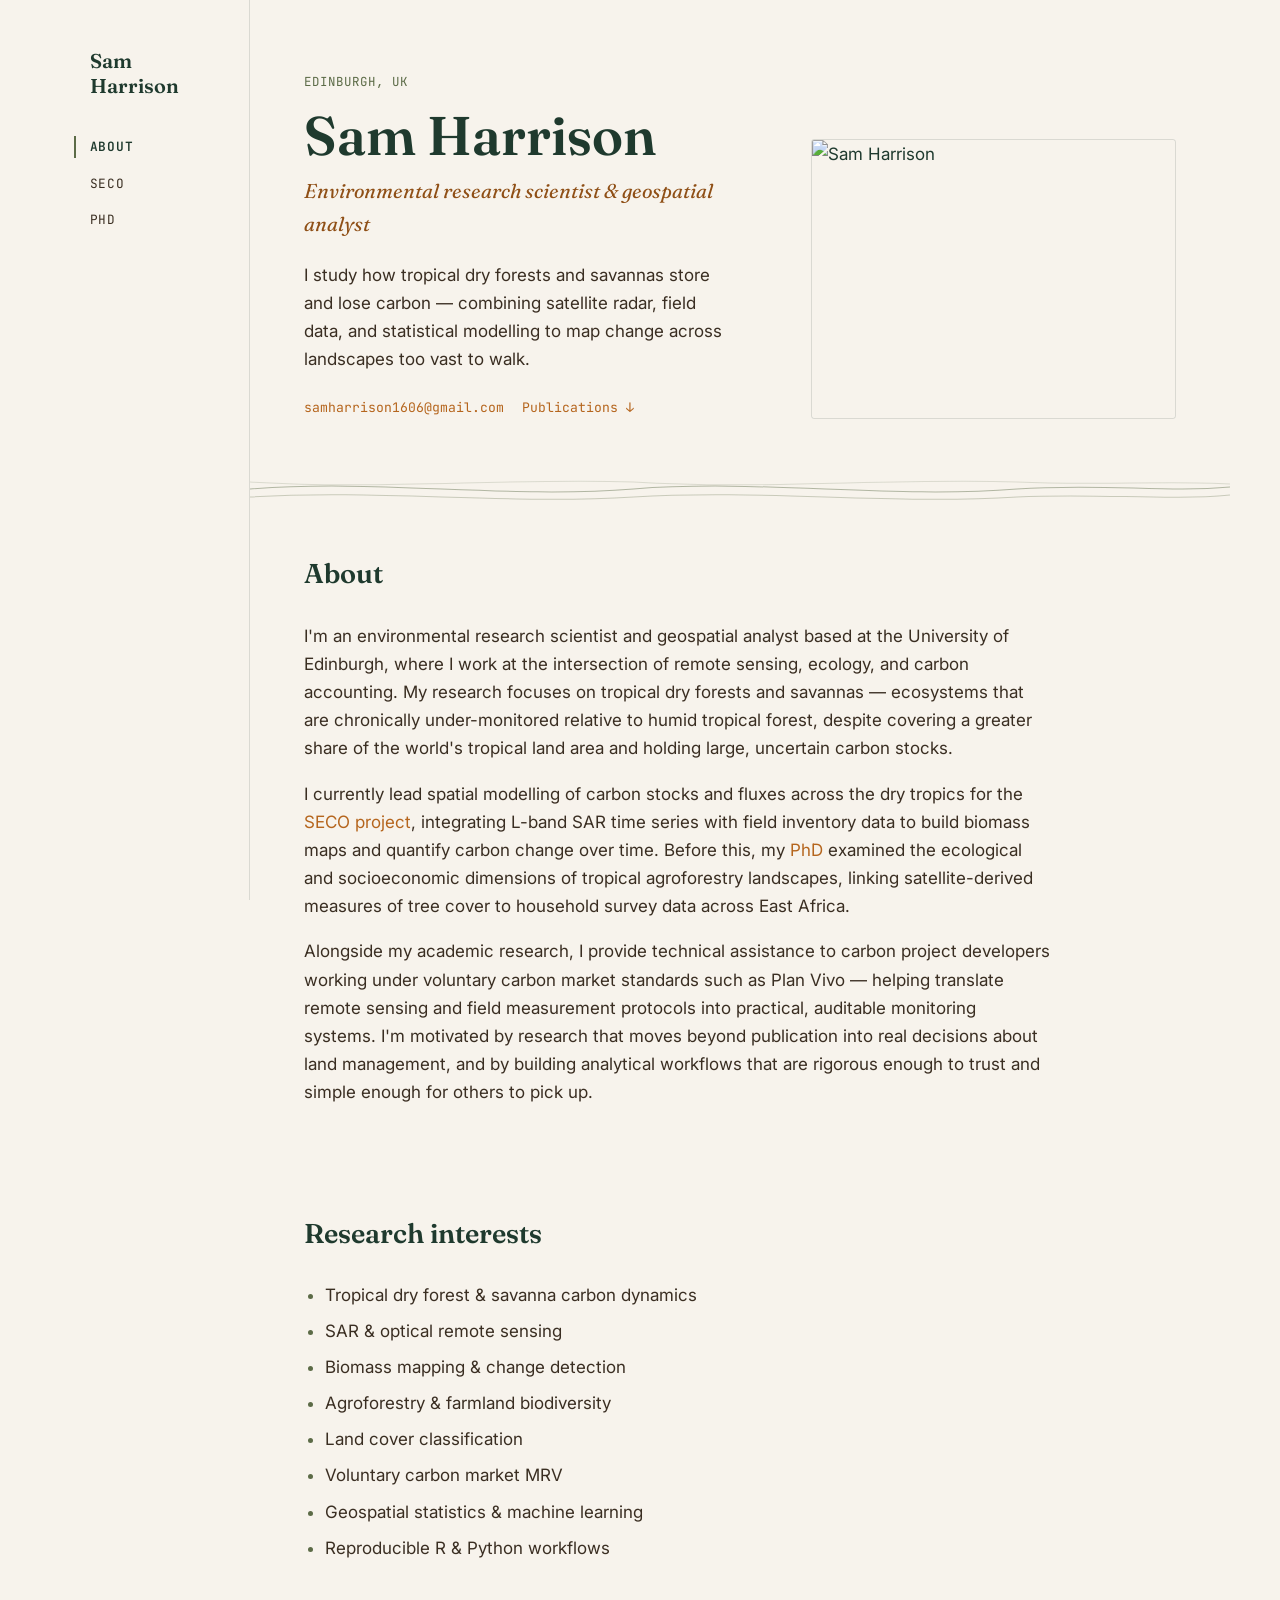
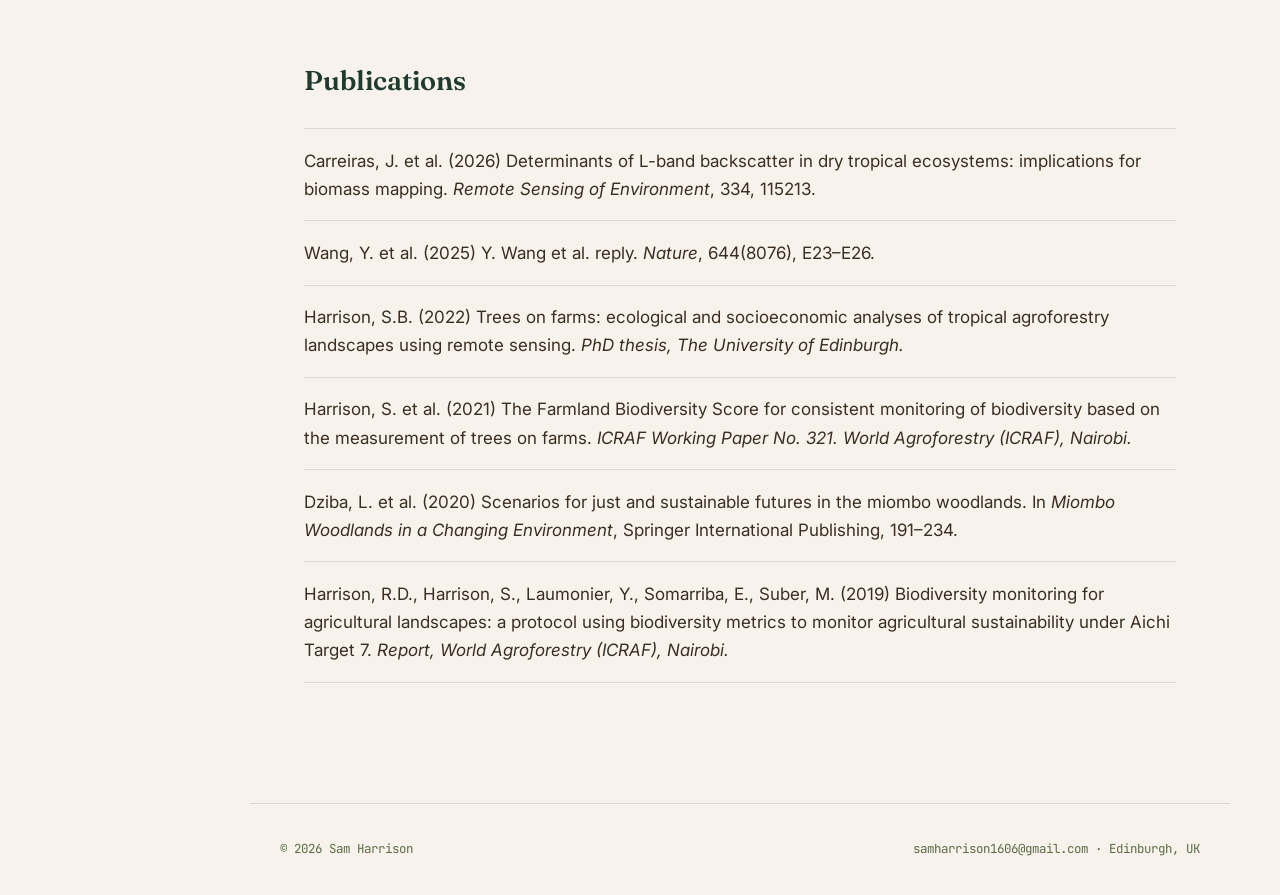
==== commit e5c243f6: "Add files via upload" ====
--- a/index.html
+++ b/index.html
@@ -40,20 +40,8 @@
       <a href="#publications">Publications ↓</a>
     </div>
   </div>
-  <div class="hero-art" aria-hidden="true">
-    <svg viewBox="0 0 320 230" xmlns="http://www.w3.org/2000/svg">
-      <!-- layered contour bands suggesting biomass/elevation density -->
-      <g fill="none" stroke="#5C6B47">
-        <path d="M10,200 C60,182 100,216 150,196 C200,176 240,206 310,186" stroke-width="1.2" opacity="0.6"/>
-        <path d="M0,175 C55,158 110,188 160,170 C215,150 255,180 320,162" stroke-width="1.2" opacity="0.5"/>
-        <path d="M-10,150 C50,134 115,162 165,144 C220,126 260,156 330,138" stroke-width="1.2" opacity="0.42"/>
-        <path d="M-10,124 C45,110 110,134 160,118 C215,100 255,128 330,112" stroke-width="1.2" opacity="0.36"/>
-        <path d="M-10,98 C45,86 105,108 155,92 C205,77 250,100 330,86" stroke-width="1.2" opacity="0.3"/>
-        <path d="M0,72 C50,62 100,82 150,68 C200,56 245,76 320,64" stroke-width="1.2" opacity="0.24"/>
-        <path d="M5,46 C55,38 105,56 155,44 C205,33 248,50 318,40" stroke-width="1.2" opacity="0.18"/>
-      </g>
-      <circle cx="150" cy="170" r="3.2" fill="#B5651D" opacity="0.9"/>
-    </svg>
+  <div class="hero-photo">
+    <img src="profile.jpg" alt="Sam Harrison">
   </div>
 </header>
 
--- a/style.css
+++ b/style.css
@@ -200,12 +200,20 @@
   font-size: 0.82rem;
 }
 
-.hero-art {
+.hero-photo {
   position: relative;
-  height: 230px;
+  height: 280px;
   align-self: end;
-}
-.hero-art svg { width: 100%; height: 100%; }
+  border-radius: var(--radius);
+  overflow: hidden;
+  border: 1px solid var(--line);
+}
+.hero-photo img {
+  width: 100%;
+  height: 100%;
+  object-fit: cover;
+  display: block;
+}
 
 /* =========================================================
    Sections
@@ -220,6 +228,10 @@
   padding: 3rem 0 2.5rem;
 }
 
+section.block.fact-list {
+  padding: 2.2rem 0 0.5rem;
+}
+
 section.block + section.block {
   border-top: none;
 }
@@ -240,23 +252,18 @@
 .bio p { max-width: 68ch; color: var(--bark); }
 .bio p + p { margin-top: 1.1rem; }
 
-/* Interests as tags */
+/* Research interests — simple bullet list */
 .interest-list {
-  list-style: none;
-  display: flex;
-  flex-wrap: wrap;
-  gap: 0.6rem;
-  padding: 0;
-  margin: 0;
+  list-style: disc;
+  padding-left: 1.3rem;
+  margin: 0;
+  color: var(--bark);
 }
 .interest-list li {
-  font-family: var(--font-mono);
-  font-size: 0.82rem;
-  background: var(--paper);
-  border: 1px solid var(--line);
-  color: var(--forest);
-  padding: 0.45rem 0.85rem;
-  border-radius: var(--radius);
+  margin-bottom: 0.5rem;
+}
+.interest-list li::marker {
+  color: var(--moss);
 }
 
 /* Publications — simple list, no date column */
@@ -317,28 +324,26 @@
   font-size: 0.95rem;
 }
 
-/* Fact strip (key project facts) */
-.fact-strip {
-  display: grid;
-  grid-template-columns: repeat(3, 1fr);
-  gap: 1.5rem;
-  background: var(--paper);
-  border: 1px solid var(--line);
-  border-radius: var(--radius);
-  padding: 1.6rem;
-  margin-bottom: 0.5rem;
-}
-.fact-strip div { display: flex; flex-direction: column; gap: 0.3rem; }
-.fact-strip .fact-label {
-  font-family: var(--font-mono);
-  font-size: 0.72rem;
-  letter-spacing: 0.06em;
+/* Key facts — plain text, no card */
+.fact-list {
+  margin: 0 0 0.5rem;
+  padding: 0;
+  color: var(--bark);
+}
+.fact-list div {
+  display: flex;
+  gap: 0.5rem;
+  padding: 0.4rem 0;
+}
+.fact-list .fact-label {
+  font-family: var(--font-mono);
+  font-size: 0.78rem;
+  letter-spacing: 0.04em;
   text-transform: uppercase;
   color: var(--moss);
-}
-.fact-strip .fact-value {
-  font-family: var(--font-display);
-  font-size: 1.05rem;
+  min-width: 7.5rem;
+}
+.fact-list .fact-value {
   color: var(--forest);
 }
 
@@ -419,8 +424,7 @@
   .site-nav a[aria-current="page"] { border-left-color: transparent; border-bottom-color: var(--moss); }
 
   .hero { grid-template-columns: 1fr; padding-top: 3rem; }
-  .hero-art { height: 160px; order: -1; opacity: 0.7; }
-  .fact-strip { grid-template-columns: 1fr; gap: 1rem; }
+  .hero-photo { height: 220px; order: -1; }
   .pub-list li,
   .timeline li { grid-template-columns: 1fr; gap: 0.3rem; }
 }
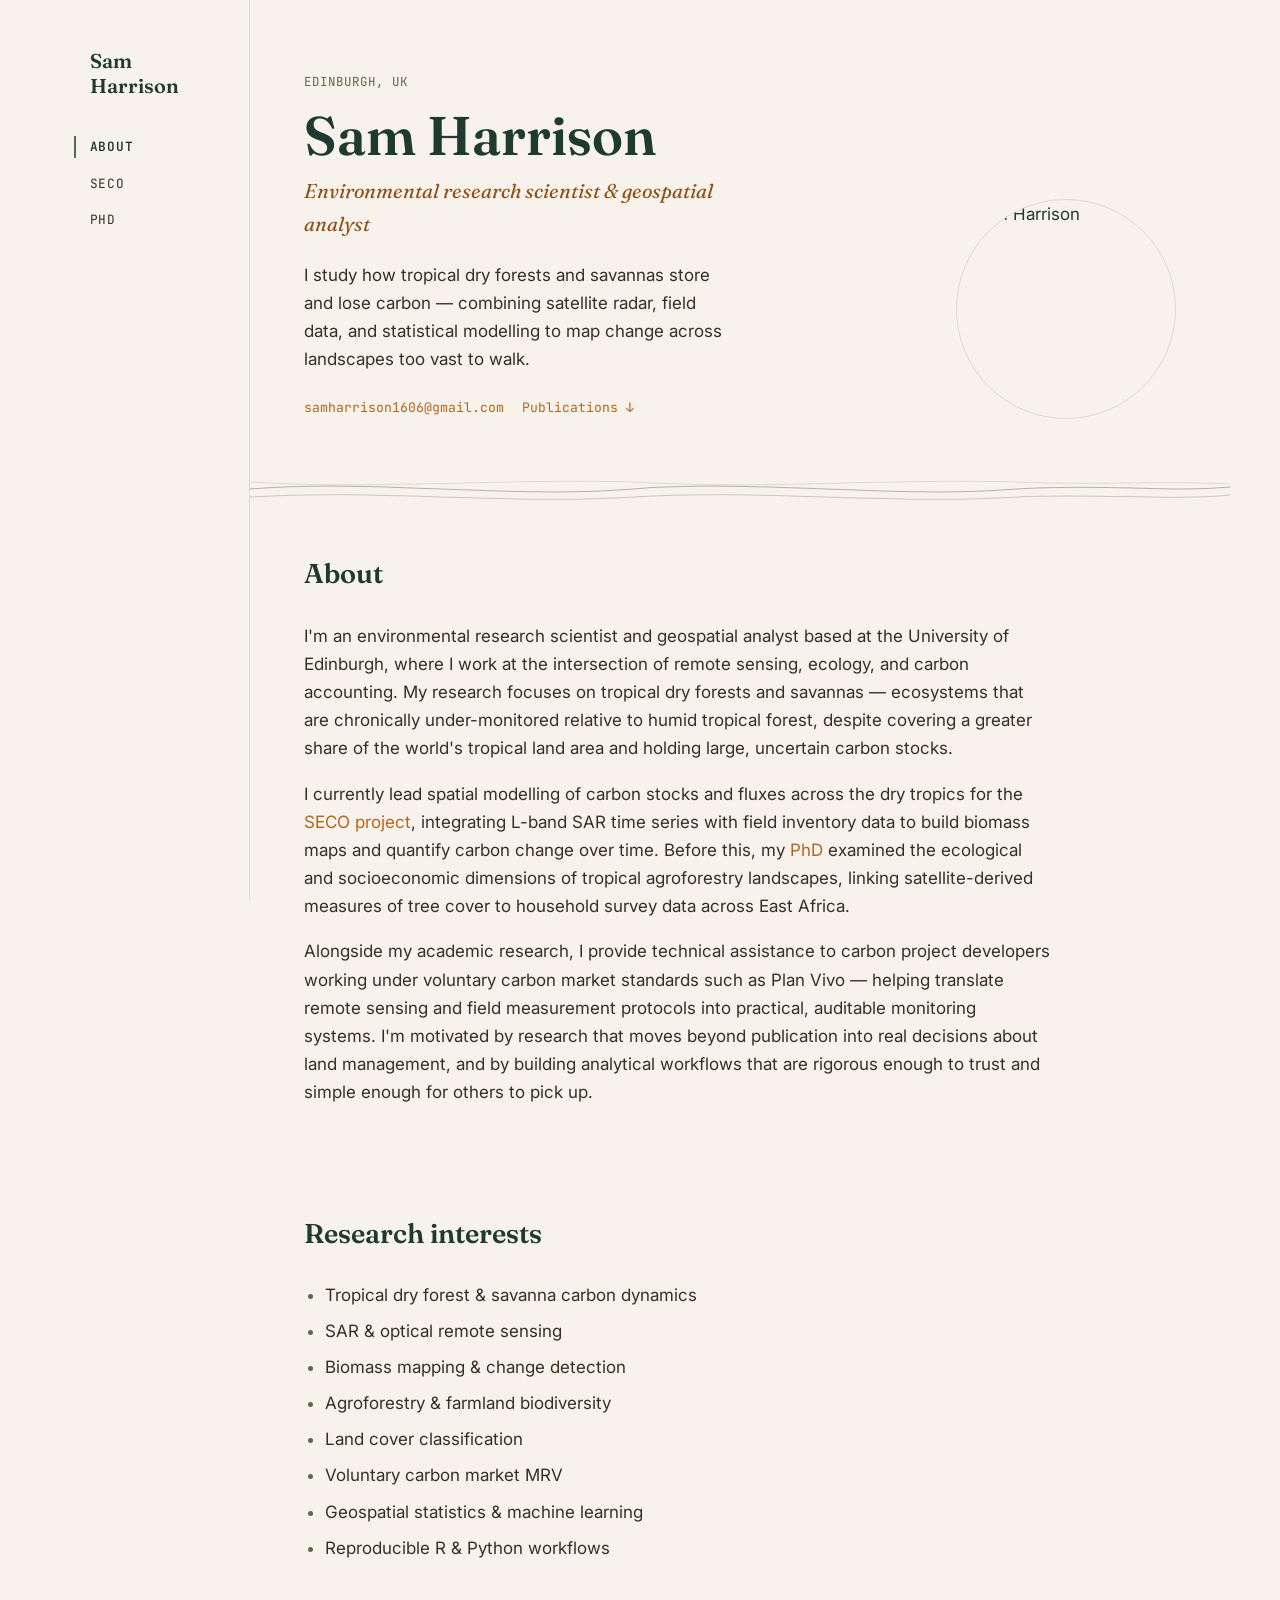
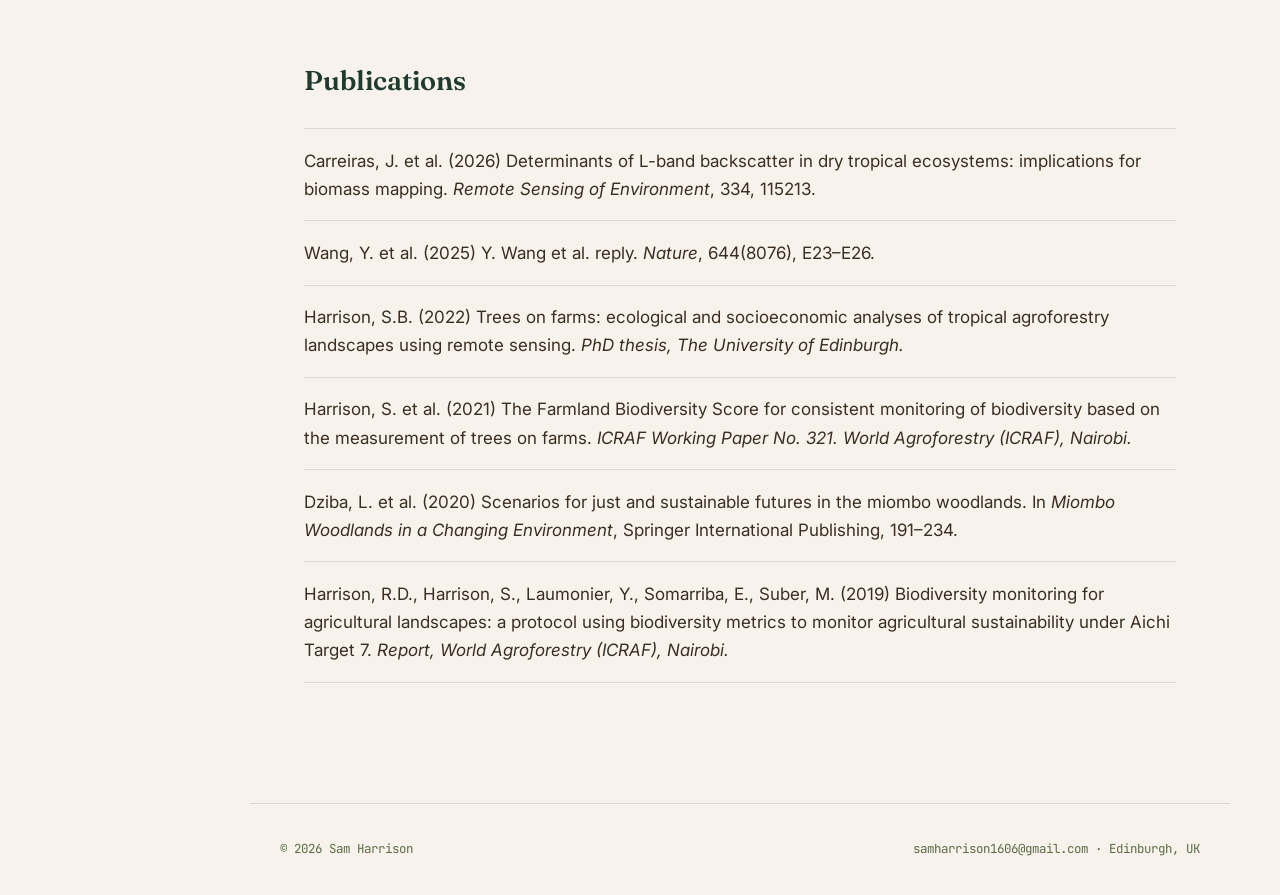
==== commit 1e6c3580: "Update index.html" ====
--- a/index.html
+++ b/index.html
@@ -41,7 +41,7 @@
     </div>
   </div>
   <div class="hero-photo">
-    <img src="profile.jpg" alt="Sam Harrison">
+    <img src="profile.JPG" alt="Sam Harrison">
   </div>
 </header>
 
--- a/style.css
+++ b/style.css
@@ -202,11 +202,13 @@
 
 .hero-photo {
   position: relative;
-  height: 280px;
+  width: 220px;
+  height: 220px;
   align-self: end;
-  border-radius: var(--radius);
+  border-radius: 50%;
   overflow: hidden;
   border: 1px solid var(--line);
+  justify-self: end;
 }
 .hero-photo img {
   width: 100%;
@@ -424,7 +426,7 @@
   .site-nav a[aria-current="page"] { border-left-color: transparent; border-bottom-color: var(--moss); }
 
   .hero { grid-template-columns: 1fr; padding-top: 3rem; }
-  .hero-photo { height: 220px; order: -1; }
+  .hero-photo { width: 160px; height: 160px; order: -1; justify-self: start; }
   .pub-list li,
   .timeline li { grid-template-columns: 1fr; gap: 0.3rem; }
 }
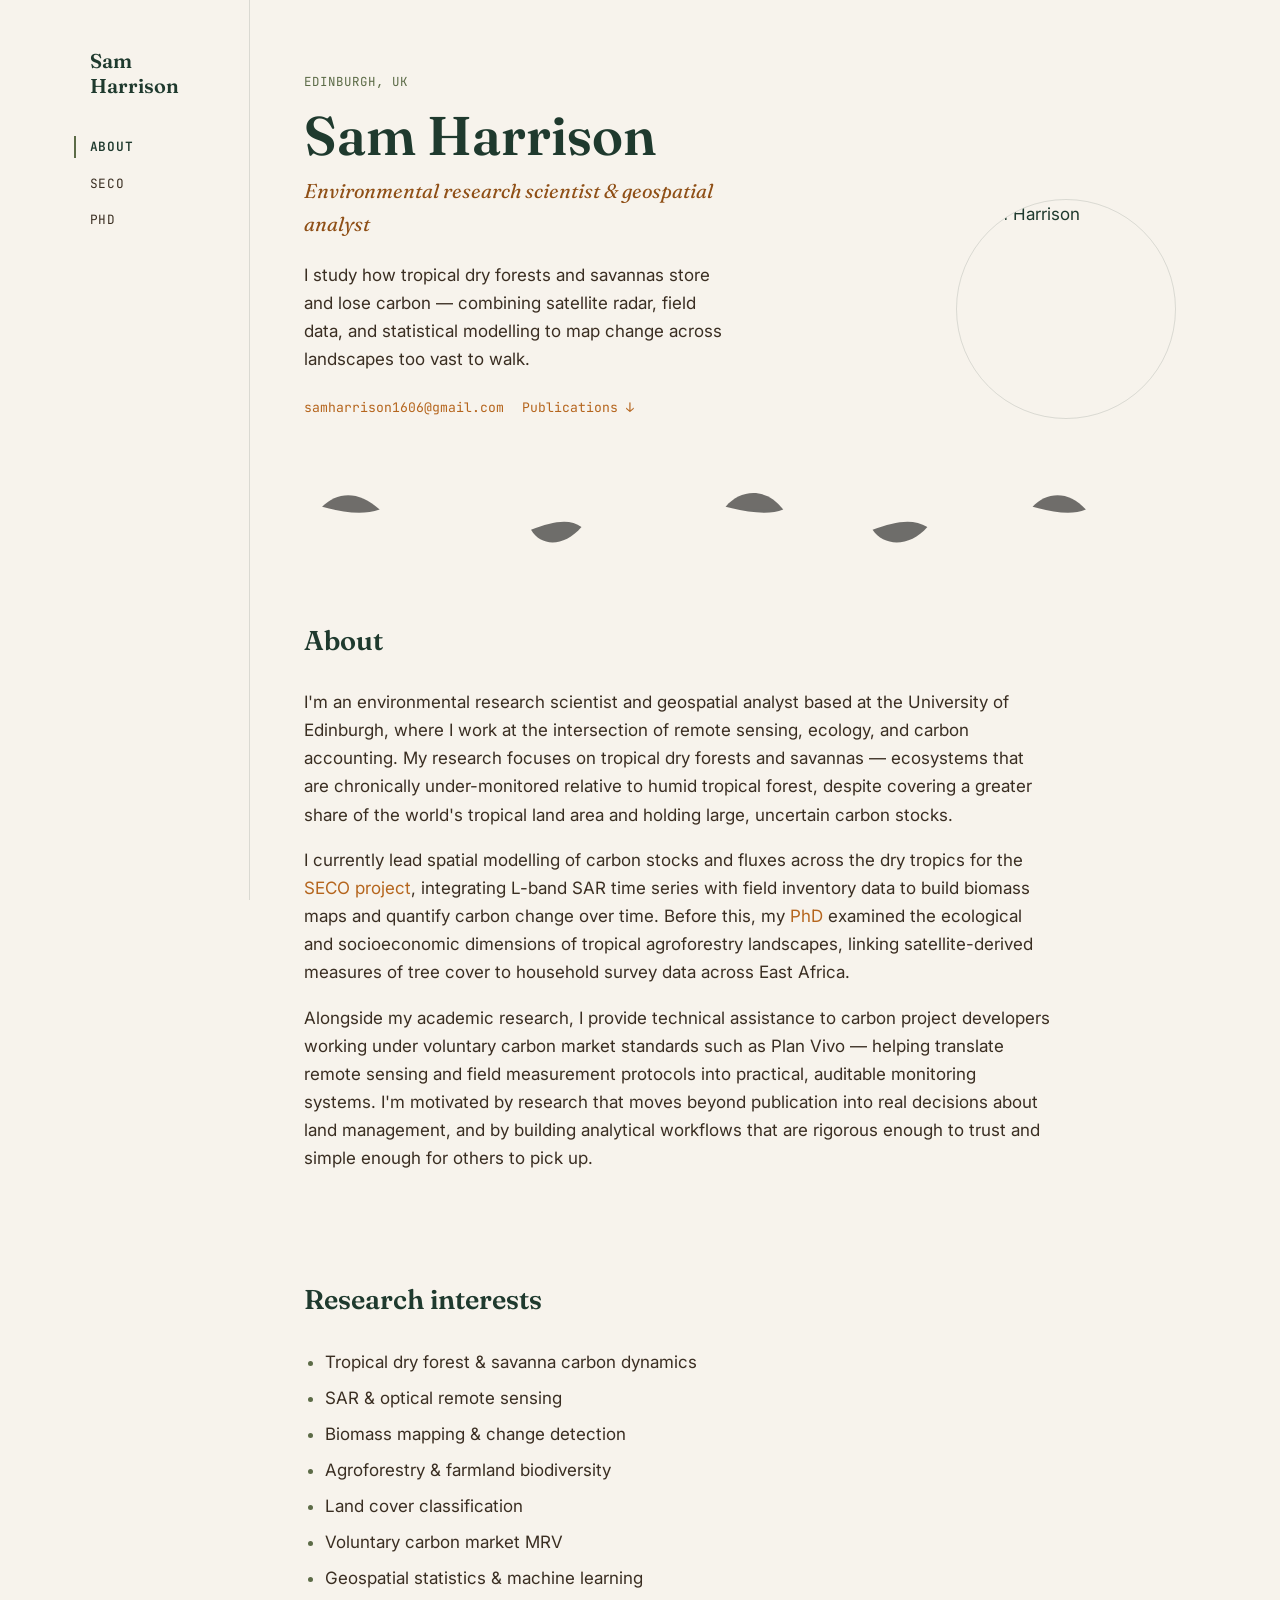
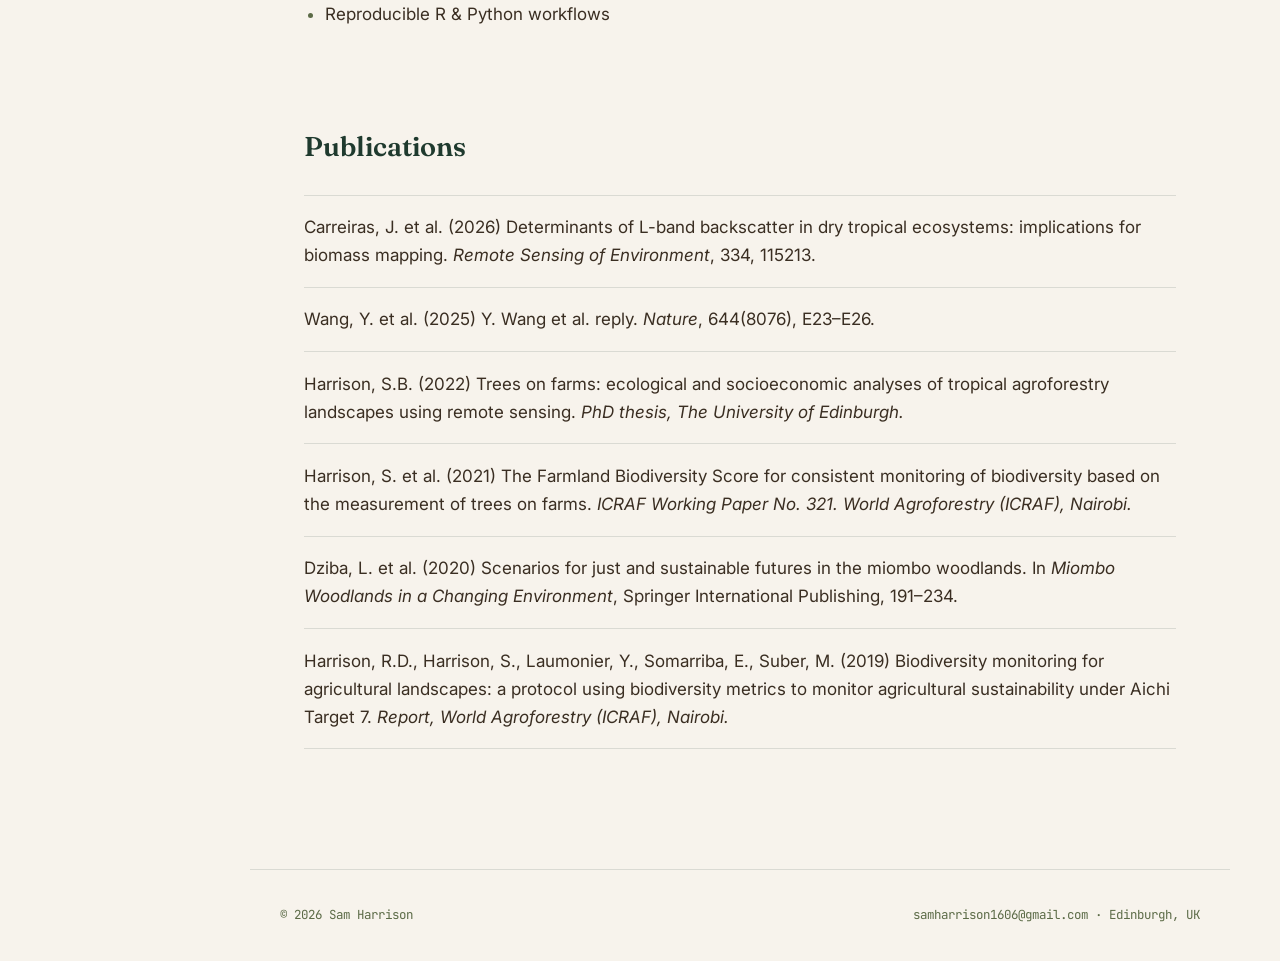
==== commit 76ebe655: "Update index.html" ====
--- a/index.html
+++ b/index.html
@@ -45,10 +45,17 @@
   </div>
 </header>
 
-<svg class="contour-divider" viewBox="0 0 920 28" preserveAspectRatio="none" aria-hidden="true">
-  <path d="M0,14 C120,4 240,24 360,14 C480,4 600,24 720,14 C800,8 860,18 920,12"/>
-  <path d="M0,18 C120,10 240,26 360,18 C480,10 600,26 720,18 C800,14 860,22 920,16" transform="translate(0,4)"/>
-  <path d="M0,10 C120,18 240,6 360,10 C480,18 600,6 720,10 C800,14 860,8 920,12" transform="translate(0,-3)"/>
+<svg width="100%" viewBox="0 0 680 60" role="img">
+  <title>Botanical section divider</title>
+  <desc>A thin vine with small semi-transparent leaves stretching across the width, used as a decorative divider between sections.</desc>
+  <path d="M0,30 C100,15 160,45 260,30 C360,15 420,45 520,30 C580,22 620,38 680,30" fill="none" stroke="var(--border-strong)" stroke-width="1.2"/>
+  <g class="c-green" opacity="0.55">
+    <path d="M90,24 C75,10 60,12 50,22 C65,26 78,28 90,24 Z"/>
+    <path d="M230,36 C218,50 202,50 195,38 C210,32 222,30 230,36 Z"/>
+    <path d="M370,24 C358,8 340,10 330,22 C346,26 360,28 370,24 Z"/>
+    <path d="M470,36 C458,50 440,50 432,38 C448,32 460,30 470,36 Z"/>
+    <path d="M580,24 C568,10 552,12 543,22 C558,26 570,28 580,24 Z"/>
+  </g>
 </svg>
 
 <main>
